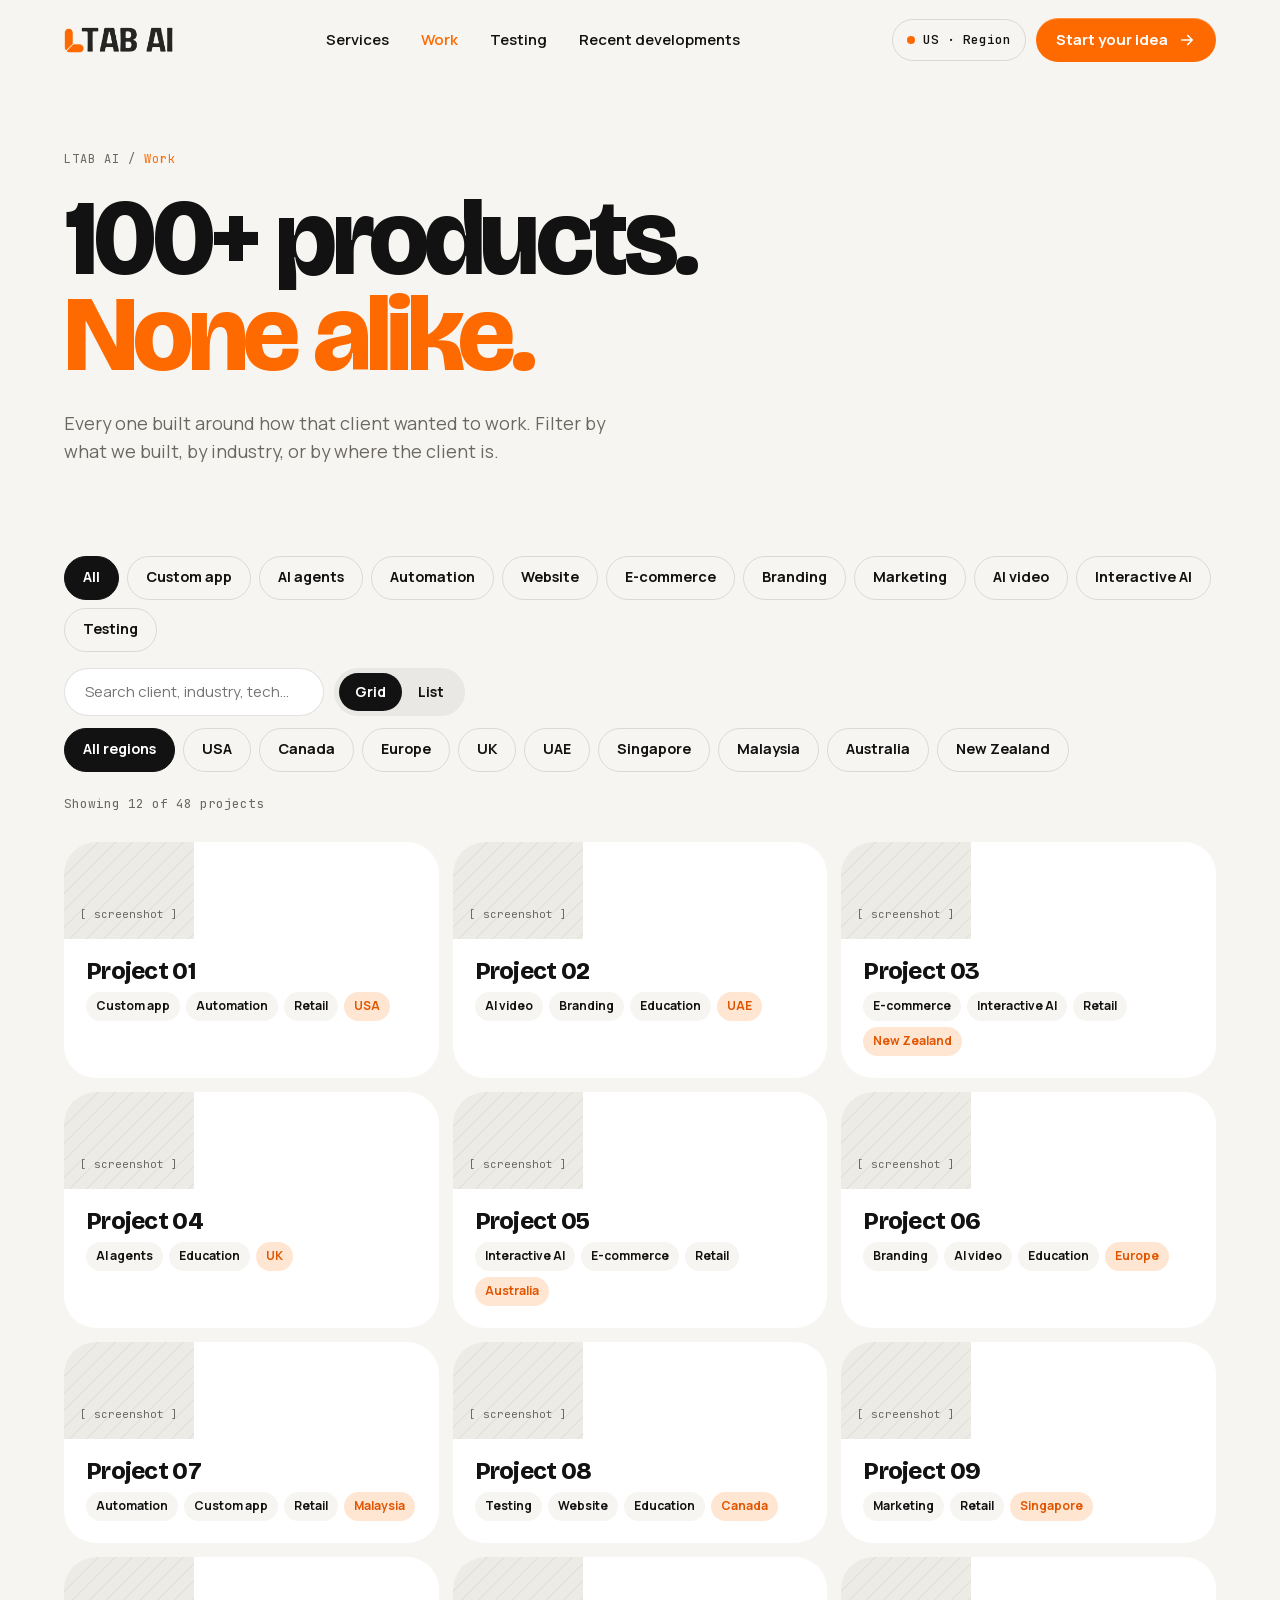
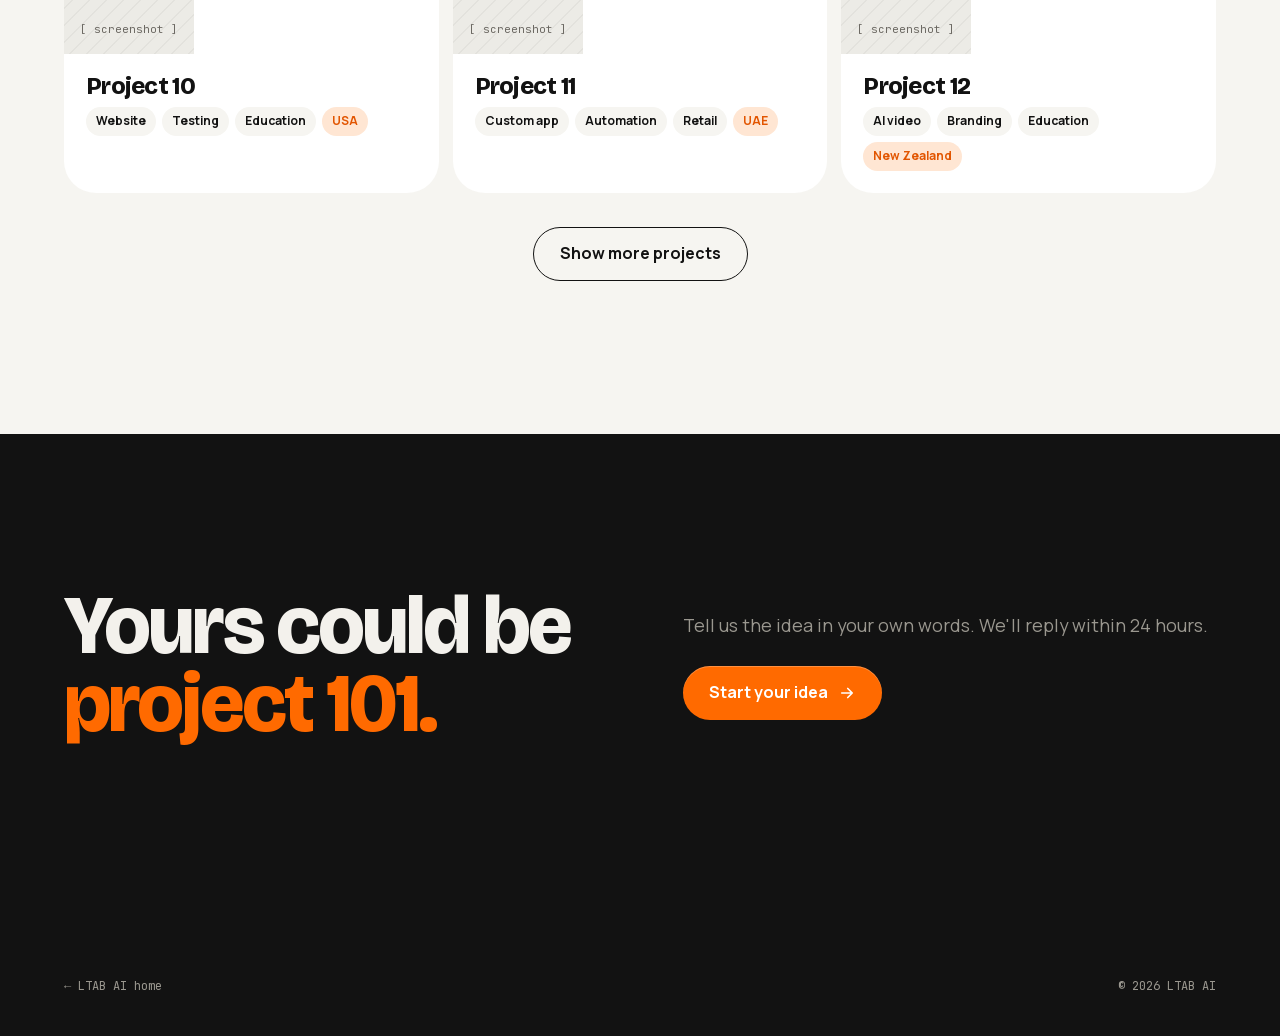
==== ltab-ai/our-work.html @ 69d2fd39 "Initial commit of Portfoliosite with full binary assets" ====
<!doctype html>
<html lang="en">
<head>
<meta charset="utf-8">
<meta name="viewport" content="width=device-width,initial-scale=1,viewport-fit=cover">
<title>Our Work · LTAB AI</title>
<meta name="description" content="A filterable archive of 100+ projects LTAB AI has shipped: custom apps, AI agents, e-commerce, automation, branding, AI video and QA work for clients across 8 markets.">
<link rel="icon" type="image/png" href="assets/ltab-logo.png">
<link rel="stylesheet" href="css/fonts.css?v=1">
<link rel="stylesheet" href="css/styles.css?v=1">
<link rel="stylesheet" href="css/pages.css?v=1">
</head>
<body class="sub" data-theme="light">

<header class="hdr">
  <div class="hdr-bar"></div>
  <a href="index.html" class="logo" aria-label="LTAB AI home">
    <img class="l-light" src="assets/ltab-logo-light.png" alt="LTAB AI"><img class="l-dark" src="assets/ltab-logo-dark.png" alt="">
  </a>
  <nav class="nav"><a href="index.html#services">Services</a><a href="our-work.html" style="color:var(--orange)">Work</a><a href="software-testing.html">Testing</a><a href="recent-developments.html">Recent developments</a></nav>
  <div class="hdr-r">
    <div class="region"><button class="region-btn" id="regionBtn"><span class="dot"></span><span id="regionLbl">US</span><span class="lbl">· Region</span></button><div class="region-menu" id="regionMenu"></div></div>
    <a href="index.html#lab" class="btn btn-primary" data-arr>Start your idea</a>
    <button class="burger" aria-label="Menu"><i></i><i></i></button>
  </div>
</header>
<div class="mmenu"><button class="close">×</button>
  <nav><a href="index.html">Home</a><a href="recent-developments.html">Updates</a><a href="software-testing.html">Testing</a><a href="index.html#lab" class="o">Start your idea</a></nav>
  <span class="eyebrow" style="color:#9a978f"><a href="mailto:hello@ltab.ai">hello@ltab.ai</a></span></div>

<main>
<section class="sub-hero" data-screen-label="01 Work hero">
  <div class="wrap">
    <div class="crumb"><a href="index.html">LTAB AI</a><span>/</span><span class="o">Work</span></div>
    <h1 class="display">100+ products.<br><span class="o">None alike.</span></h1>
    <p class="lede">Every one built around how that client wanted to work. Filter by what we built, by industry, or by where the client is.</p>
  </div>
</section>

<section style="padding-top:0" data-screen-label="02 Archive">
  <div class="wrap">
    <div class="work-tools">
      <div class="filters" id="fSvc"></div>
      <div style="display:flex;gap:10px;flex-wrap:wrap;align-items:center">
        <input class="search" id="q" placeholder="Search client, industry, tech…">
        <div class="view-tg" id="view"><button class="on" data-v="grid">Grid</button><button data-v="list">List</button></div>
      </div>
    </div>
    <div class="filters" id="fReg" style="margin-top:12px"></div>
    <div class="wcount" id="count"></div>
    <div class="wgrid" id="grid"></div>
    <div class="load-more"><button class="btn btn-ghost" id="more">Show more projects</button></div>
  </div>
</section>

<section class="dark" data-screen-label="03 CTA">
  <div class="wrap two">
    <h2 class="h2">Yours could be<br><span class="o">project 101.</span></h2>
    <div><p class="lede">Tell us the idea in your own words. We'll reply within 24 hours.</p><a href="index.html#lab" class="btn btn-primary" style="margin-top:26px" data-arr>Start your idea</a></div>
  </div>
</section>
</main>

<footer data-theme="dark">
  <div class="ft-bot" style="margin-top:0"><a href="index.html">← LTAB AI home</a><span>© 2026 LTAB AI</span></div>
</footer>

<div class="reader" id="reader"><div class="reader-panel" id="readerPanel"></div></div><script src="js/common.js"></script>
<script src="js/work.js"></script>
</body>
</html>
---- ltab-ai/css/fonts.css ----
/* LTAB AI — self-hosted fonts, latin subset, variable builds (brotli-compressed woff2).
   Bricolage Grotesque keeps its optical-size axis; weights declared as ranges. */
@font-face{font-family:'Bricolage Grotesque';font-style:normal;font-weight:600 800;font-stretch:100%;font-display:swap;src:url('../fonts/BricolageGrotesque-variable.woff2') format('woff2');}
@font-face{font-family:'Manrope';font-style:normal;font-weight:400 700;font-display:swap;src:url('../fonts/Manrope-variable.woff2') format('woff2');}
@font-face{font-family:'JetBrains Mono';font-style:normal;font-weight:400 500;font-display:swap;src:url('../fonts/JetBrainsMono-variable.woff2') format('woff2');}
---- ltab-ai/css/styles.css ----
/* LTAB AI — brand system derived from the logo */
:root{
  --orange:#FF6A00;
  --orange-deep:#E25500;
  --orange-soft:#FFE6D3;
  --ink:#121212;
  --ink-2:#1d1d1d;
  --paper:#F6F5F1;
  --white:#ffffff;
  --muted:#6b6862;
  --muted-d:#9a978f;
  --line:rgba(18,18,18,.12);
  --line-d:rgba(255,255,255,.14);
  --f-display:'Bricolage Grotesque', system-ui, sans-serif;
  --f-body:'Manrope', system-ui, sans-serif;
  --f-mono:'JetBrains Mono', ui-monospace, monospace;
  --pad:clamp(20px,5vw,72px);
  --r-sm:12px; --r:20px; --r-lg:32px; --pill:999px;
  --ease:cubic-bezier(.2,.8,.2,1);
}
*{box-sizing:border-box;margin:0;padding:0}
html{-webkit-text-size-adjust:100%}
body{
  font-family:var(--f-body);font-size:17px;line-height:1.55;color:var(--ink);
  background:var(--paper);transition:background .7s var(--ease),color .7s var(--ease);
  overflow-x:hidden;-webkit-font-smoothing:antialiased;
}
body[data-theme="dark"]{background:var(--ink);color:#f3f1ec}
a{color:inherit;text-decoration:none}
button{font:inherit;color:inherit;background:none;border:0;cursor:pointer}
img{display:block;max-width:100%}
::selection{background:var(--orange);color:#fff}

/* 3D canvas */
#gl{position:fixed;inset:0;width:100vw;height:100vh;z-index:0;pointer-events:none}
main,footer{position:relative;z-index:1}

/* ---------- type ---------- */
.eyebrow{font-family:var(--f-mono);font-size:12px;letter-spacing:.12em;text-transform:uppercase;color:var(--muted);display:flex;align-items:center;gap:10px}
body[data-theme="dark"] .eyebrow{color:var(--muted-d)}
.eyebrow .cap{width:22px;height:8px;border-radius:var(--pill);background:var(--orange);display:inline-block}
.display{font-family:var(--f-display);font-weight:800;letter-spacing:-.045em;line-height:.9;text-wrap:balance}
.h2{font-family:var(--f-display);font-weight:800;letter-spacing:-.035em;line-height:.95;font-size:clamp(40px,6.4vw,96px);text-wrap:balance}
.h3{font-family:var(--f-display);font-weight:700;letter-spacing:-.02em;line-height:1.05;font-size:clamp(22px,2.2vw,30px)}
.lede{font-size:clamp(17px,1.4vw,20px);color:var(--muted);max-width:52ch;text-wrap:pretty}
body[data-theme="dark"] .lede{color:var(--muted-d)}
.o{color:var(--orange)}

/* ---------- buttons ---------- */
.btn{display:inline-flex;align-items:center;gap:10px;height:54px;padding:0 26px;border-radius:var(--pill);
  font-weight:700;font-size:16px;transition:all .2s var(--ease);white-space:nowrap}
.btn-primary{background:var(--orange);color:#fff;box-shadow:inset 0 1px 0 rgba(255,255,255,.25)}
.btn-primary:hover{background:var(--orange-deep)}
.btn-ghost{border:1.5px solid currentColor}
.btn-ghost:hover{background:var(--ink);color:var(--paper);border-color:var(--ink)}
body[data-theme="dark"] .btn-ghost:hover{background:#fff;color:var(--ink);border-color:#fff}
.btn .arr{width:18px;height:18px;transition:transform .2s var(--ease)}
.btn:hover .arr{transform:translateX(3px)}

/* ---------- header ---------- */
.hdr{position:fixed;top:0;left:0;right:0;z-index:50;display:flex;align-items:center;justify-content:space-between;
  padding:18px var(--pad);transition:transform .4s var(--ease)}
.hdr.hide{transform:translateY(-110%)}
.hdr-bar{position:absolute;inset:0;background:var(--paper);opacity:0;transition:opacity .3s, background .7s;border-bottom:1px solid var(--line);z-index:-1}
body[data-theme="dark"] .hdr-bar{background:var(--ink);border-color:var(--line-d)}
.hdr.solid .hdr-bar{opacity:.94}
.logo{height:26px;position:relative;width:110px}
.logo img{position:absolute;inset:0;height:26px;width:auto;transition:opacity .4s}
.logo .l-dark{opacity:0}
body[data-theme="dark"] .logo .l-light{opacity:0}
body[data-theme="dark"] .logo .l-dark{opacity:1}
.nav{display:flex;gap:4px;align-items:center}
.nav a{padding:9px 14px;border-radius:var(--pill);font-weight:600;font-size:15px;transition:background .2s}
.nav a:hover{background:rgba(18,18,18,.07)}
body[data-theme="dark"] .nav a:hover{background:rgba(255,255,255,.1)}
.hdr-r{display:flex;align-items:center;gap:10px}
.region{position:relative}
.region-btn{display:flex;align-items:center;gap:8px;height:42px;padding:0 14px;border-radius:var(--pill);border:1.5px solid var(--line);font-family:var(--f-mono);font-size:13px;font-weight:500}
body[data-theme="dark"] .region-btn{border-color:var(--line-d)}
.region-btn .dot{width:8px;height:8px;border-radius:50%;background:var(--orange)}
.region-menu{position:absolute;right:0;top:50px;background:#fff;color:var(--ink);border-radius:var(--r);padding:8px;min-width:240px;
  box-shadow:0 20px 60px rgba(0,0,0,.18);display:none}
.region-menu.open{display:block}
.region-menu button{display:flex;justify-content:space-between;width:100%;padding:11px 14px;border-radius:12px;font-weight:600;font-size:15px;text-align:left}
.region-menu button span{font-family:var(--f-mono);font-size:12px;color:var(--muted)}
.region-menu button:hover,.region-menu button.on{background:var(--orange-soft)}
.hdr .btn{height:44px;padding:0 20px;font-size:15px}
.burger{display:none;width:44px;height:44px;border-radius:50%;background:var(--ink);position:relative}
body[data-theme="dark"] .burger{background:#fff}
.burger i{position:absolute;left:13px;right:13px;height:2px;background:#fff;border-radius:2px;transition:.3s}
body[data-theme="dark"] .burger i{background:var(--ink)}
.burger i:nth-child(1){top:17px}.burger i:nth-child(2){top:25px}

/* mobile menu */
.mmenu{position:fixed;inset:0;z-index:60;background:var(--ink);color:#fff;display:flex;flex-direction:column;justify-content:space-between;
  padding:90px var(--pad) 32px;clip-path:circle(0% at calc(100% - 40px) 40px);transition:clip-path .6s var(--ease)}
.mmenu.open{clip-path:circle(150% at calc(100% - 40px) 40px)}
.mmenu nav a{display:block;font-family:var(--f-display);font-weight:800;font-size:clamp(44px,12vw,80px);letter-spacing:-.04em;line-height:1.05}
.mmenu nav a:hover{color:var(--orange)}
.mmenu .close{position:absolute;top:18px;right:var(--pad);width:44px;height:44px;border-radius:50%;background:#fff;color:var(--ink);font-size:22px;font-weight:700}

/* ---------- sections ---------- */
section{position:relative;padding:clamp(90px,12vw,170px) var(--pad)}
.wrap{max-width:1360px;margin:0 auto;position:relative}

/* hero */
.hero{min-height:100svh;display:flex;align-items:center;padding-top:120px;padding-bottom:60px}
.hero .wrap{width:100%}
.hero-text{max-width:720px;position:relative;z-index:2;pointer-events:none}
.hero-text a,.hero-text button{pointer-events:auto}
.hero h1{font-size:clamp(68px,11.5vw,184px);margin:22px 0 28px}
.hero .lede{color:#4d4a45}
.hero-ctas{display:flex;gap:12px;flex-wrap:wrap;margin-top:36px}
.hero-drag{position:absolute;right:0;top:0;bottom:0;width:52%;z-index:1;cursor:grab;touch-action:pan-y}
.hero-drag:active{cursor:grabbing}
.hero-hint{position:absolute;right:var(--pad);bottom:36px;z-index:2;font-family:var(--f-mono);font-size:12px;letter-spacing:.08em;text-transform:uppercase;color:var(--muted);
  display:flex;align-items:center;gap:12px;pointer-events:none}
.hero-hint .pill{width:46px;height:24px;border-radius:var(--pill);border:1.5px solid currentColor;position:relative}
.hero-hint .pill:after{content:"";position:absolute;width:8px;height:8px;border-radius:50%;background:var(--orange);top:6.5px;left:6px;animation:hint 2.4s var(--ease) infinite}
@keyframes hint{0%,100%{left:6px}50%{left:28px}}
.hero-region{display:inline-flex;align-items:center;gap:8px;font-family:var(--f-mono);font-size:13px;color:var(--muted);margin-top:28px}
.hero-region b{color:var(--ink);font-weight:600}

/* manifesto */
.manifesto{min-height:140vh}
.manifesto .sticky{position:sticky;top:18vh}
.manifesto p{font-family:var(--f-display);font-weight:800;letter-spacing:-.04em;line-height:.98;font-size:clamp(42px,7.4vw,124px);max-width:13ch}
.manifesto .w{opacity:.12;transition:opacity .25s}
.manifesto .w.on{opacity:1}
.manifesto .w.o.on{color:var(--orange)}

/* freedoms */
.freedoms{height:440vh;padding:0}
.freedoms .sticky{position:sticky;top:0;height:100vh;display:flex;align-items:center;padding:0 var(--pad);overflow:hidden}
.fr-grid{max-width:1360px;margin:0 auto;width:100%;display:grid;grid-template-columns:1fr 1fr;gap:40px;align-items:center}
.fr-num{font-family:var(--f-display);font-weight:800;font-size:clamp(100px,13vw,210px);line-height:.8;letter-spacing:-.06em;color:var(--orange);
  height:.82em;overflow:hidden;position:relative}
.fr-num span{display:block;transition:transform .7s var(--ease)}
.fr-text{position:relative;min-height:280px;margin-top:16px}
.fr-item{position:absolute;inset:0;opacity:0;transform:translateY(24px);transition:all .6s var(--ease);pointer-events:none}
.fr-item.on{opacity:1;transform:none}
.fr-item .tag{font-family:var(--f-mono);font-size:13px;letter-spacing:.12em;text-transform:uppercase;color:var(--muted-d)}
.fr-item h3{font-family:var(--f-display);font-weight:800;letter-spacing:-.035em;line-height:.95;font-size:clamp(32px,3.8vw,62px);margin:10px 0 14px}
.fr-item p{color:var(--muted-d);font-size:clamp(15px,1.2vw,18px);max-width:44ch;line-height:1.4}
.fr-steps{position:absolute;left:var(--pad);right:var(--pad);bottom:36px;display:flex;gap:8px;max-width:1360px;margin:0 auto}
.fr-steps button{flex:1;text-align:left;padding-top:14px;border-top:2px solid var(--line-d);font-family:var(--f-mono);font-size:12px;letter-spacing:.08em;text-transform:uppercase;color:var(--muted-d);transition:all .3s}
.fr-steps button.on{border-color:var(--orange);color:#fff}

/* services */
.svc-head{display:flex;justify-content:space-between;align-items:end;gap:40px;flex-wrap:wrap;margin-bottom:56px}
.tabs{display:inline-flex;padding:6px;border-radius:var(--pill);background:rgba(18,18,18,.06);gap:4px}
.tabs button{height:48px;padding:0 24px;border-radius:var(--pill);font-weight:700;font-size:16px;transition:all .25s var(--ease)}
.tabs button.on{background:var(--ink);color:#fff}
.tabs button .n{font-family:var(--f-mono);font-size:11px;opacity:.55;margin-left:6px}
.svc-pillar-line{font-family:var(--f-display);font-weight:700;font-size:clamp(22px,2vw,28px);letter-spacing:-.02em;margin-bottom:28px;max-width:30ch}
.svc-grid{display:grid;grid-template-columns:repeat(auto-fill,minmax(300px,1fr));gap:14px}
.svc{position:relative;background:var(--white);border-radius:var(--r-lg);padding:30px 28px 28px;min-height:260px;display:flex;flex-direction:column;justify-content:space-between;
  overflow:hidden;transition:transform .35s var(--ease), background .35s, color .35s;animation:rise .6s var(--ease) both}
.svc:hover{background:var(--orange);color:#fff;transform:translateY(-4px)}
.svc .idx{font-family:var(--f-mono);font-size:12px;color:var(--muted);transition:color .3s}
.svc:hover .idx,.svc:hover p{color:rgba(255,255,255,.85)}
.svc h3{font-family:var(--f-display);font-weight:800;font-size:clamp(26px,2.3vw,34px);letter-spacing:-.03em;line-height:1;margin:18px 0 0}
.svc p{color:var(--muted);font-size:16px;margin-top:16px;transition:color .3s}
.svc .go{position:absolute;right:24px;top:24px;width:40px;height:40px;border-radius:50%;border:1.5px solid var(--line);display:grid;place-items:center;transition:all .3s}
.svc:hover .go{background:#fff;color:var(--orange);border-color:#fff;transform:rotate(-45deg)}
#services{padding-bottom:clamp(40px,5vw,60px)}
.svc.wide{grid-column:1/-1;min-height:200px;background:var(--ink);color:#fff;margin-top:60px}
.svc.wide p{color:var(--muted-d);max-width:60ch}
.svc.wide:hover{background:var(--orange)}
@keyframes rise{from{opacity:0;transform:translateY(20px)}}

/* path */
#path{height:250vh;padding:0}
#path .sticky{position:sticky;top:0;height:100vh;display:flex;align-items:center;padding:0 var(--pad);overflow:hidden}
#path .wrap{width:100%;max-width:1360px;margin:0 auto}
.paths-sec{padding-top:clamp(30px,4vw,50px)}
.path-track{margin-top:72px;position:relative;display:grid;grid-template-columns:repeat(5,1fr);gap:14px}
.path-line{position:absolute;left:0;right:0;top:27px;height:4px;border-radius:4px;background:var(--line)}
.path-line i{position:absolute;left:0;top:0;bottom:0;border-radius:4px;background:var(--orange);width:0}
.step{position:relative;padding-top:80px}
.step .knob{position:absolute;top:8px;left:0;width:42px;height:42px;border-radius:50%;background:var(--paper);border:4px solid var(--line);transition:all .4s var(--ease)}
.step.on .knob{background:var(--orange);border-color:var(--orange);transform:scale(1.1)}
.step .k{font-family:var(--f-mono);font-size:12px;color:var(--muted);letter-spacing:.08em}
.step h4{font-family:var(--f-display);font-weight:800;font-size:clamp(28px,2.6vw,40px);letter-spacing:-.03em;margin:6px 0 10px;transition:color .3s var(--ease)}
.step.on h4{color:var(--orange)}
.step p{color:var(--muted);font-size:15.5px;max-width:28ch}

/* two paths */
.paths{display:grid;grid-template-columns:1.1fr 1fr;gap:60px;align-items:start}
.switch{display:flex;background:rgba(18,18,18,.06);border-radius:var(--pill);padding:6px;position:relative;margin:36px 0 0;max-width:520px}
.switch button{flex:1;height:56px;border-radius:var(--pill);font-weight:700;font-size:16px;position:relative;z-index:1;transition:color .3s}
.switch button.on{color:#fff}
.switch .thumb{position:absolute;top:6px;bottom:6px;left:6px;width:calc(50% - 6px);border-radius:var(--pill);background:var(--orange);transition:transform .45s var(--ease)}
.switch[data-v="1"] .thumb{transform:translateX(100%)}
.path-card{background:var(--white);border-radius:var(--r-lg);padding:clamp(28px,3vw,44px)}
.path-card h3{font-family:var(--f-display);font-weight:800;font-size:clamp(30px,3vw,44px);letter-spacing:-.03em;line-height:1}
.path-card ol{list-style:none;margin:28px 0 32px;display:grid;gap:4px}
.path-card li{display:grid;grid-template-columns:44px 1fr;gap:12px;align-items:start;padding:16px 0;border-top:1px solid var(--line);font-size:17px}
.path-card li b{font-family:var(--f-mono);font-size:12px;color:var(--orange);padding-top:5px}
.fade-swap{animation:rise .5s var(--ease)}

/* work */
.work-grid{display:grid;grid-template-columns:repeat(12,1fr);gap:14px;margin-top:56px}
.ph{border-radius:var(--r-lg);position:relative;overflow:hidden;min-height:320px;
  background:repeating-linear-gradient(135deg,rgba(18,18,18,.045) 0 1px,transparent 1px 12px),#ecebe6;
  display:flex;flex-direction:column;justify-content:space-between;padding:24px;transition:transform .5s var(--ease)}
.ph:hover{transform:translateY(-4px)}
.ph .lbl{font-family:var(--f-mono);font-size:12px;color:var(--muted);letter-spacing:.04em}
.ph .t{font-family:var(--f-display);font-weight:800;font-size:clamp(24px,2.2vw,32px);letter-spacing:-.03em;line-height:1}
.ph .tags{display:flex;gap:6px;flex-wrap:wrap;margin-top:10px}
.ph .tags span{font-size:12px;font-weight:700;padding:5px 10px;border-radius:var(--pill);background:#fff}
.reel{grid-column:1/-1;min-height:clamp(260px,42vw,560px);background:repeating-linear-gradient(135deg,rgba(255,255,255,.05) 0 1px,transparent 1px 12px),#1a1a1a;color:#fff}
.reel .lbl{color:var(--muted-d)}
.reel .play{position:absolute;left:50%;top:50%;width:96px;height:96px;margin:-48px 0 0 -48px;border-radius:50%;background:var(--orange);display:grid;place-items:center;transition:transform .3s var(--ease)}
.reel:hover .play{transform:scale(1.08)}
.reel .play:after{content:"";border-left:22px solid #fff;border-top:14px solid transparent;border-bottom:14px solid transparent;margin-left:6px}

/* QA */
.qa{display:grid;grid-template-columns:1fr 1.05fr;gap:60px;align-items:center}
.qa-chips{display:flex;flex-wrap:wrap;gap:8px;margin:30px 0 36px}
.qa-chips span{padding:9px 16px;border-radius:var(--pill);border:1.5px solid var(--line-d);font-size:14px;font-weight:600}
.bugbox{background:#1b1b1b;border:1px solid var(--line-d);border-radius:var(--r-lg);overflow:hidden;position:relative;user-select:none}
.bugbox .bar{display:flex;align-items:center;gap:8px;padding:14px 18px;border-bottom:1px solid var(--line-d)}
.bugbox .bar i{width:10px;height:10px;border-radius:50%;background:#333}
.bugbox .bar .url{margin-left:12px;font-family:var(--f-mono);font-size:12px;color:var(--muted-d)}
.bugbox .bar .count{margin-left:auto;font-family:var(--f-mono);font-size:12px;color:var(--orange)}
.mock{position:relative;padding:28px;height:380px}
.mock .r{background:#262626;border-radius:10px;position:absolute}
.bug{position:absolute;width:30px;height:30px;margin:-15px 0 0 -15px;border-radius:50%;cursor:crosshair;display:grid;place-items:center}
.bug:before{content:"";width:12px;height:12px;border-radius:50%;background:var(--orange);box-shadow:0 0 0 0 rgba(255,106,0,.6);animation:ping 1.8s infinite}
.bug.found:before{animation:none;background:#fff;width:22px;height:22px;box-shadow:none}
.bug.found:after{content:"";position:absolute;width:9px;height:5px;border-left:2.5px solid var(--ink);border-bottom:2.5px solid var(--ink);transform:rotate(-45deg) translate(1px,-1px)}
@keyframes ping{0%{box-shadow:0 0 0 0 rgba(255,106,0,.55)}80%,100%{box-shadow:0 0 0 14px rgba(255,106,0,0)}}
.bug-done{position:absolute;inset:0;background:rgba(18,18,18,.92);display:flex;flex-direction:column;align-items:center;justify-content:center;text-align:center;gap:18px;padding:30px;
  opacity:0;pointer-events:none;transition:opacity .4s}
.bug-done.on{opacity:1;pointer-events:auto}
.bug-done h4{font-family:var(--f-display);font-weight:800;font-size:clamp(28px,3vw,40px);letter-spacing:-.03em;line-height:1}

/* proof + markets */
.proof{display:grid;grid-template-columns:repeat(3,1fr);gap:14px;margin-top:56px}
.stat{border-top:2px solid var(--ink);padding-top:22px}
.stat .v{font-family:var(--f-display);font-weight:800;font-size:clamp(72px,10vw,150px);letter-spacing:-.06em;line-height:.85}
.stat .v sup{color:var(--orange);font-size:.5em;vertical-align:.6em}
.stat .l{color:var(--muted);margin-top:14px;font-weight:600}
.markets{display:grid;grid-template-columns:repeat(4,1fr);gap:12px;margin-top:80px}
.mk{background:var(--white);border-radius:var(--r);padding:22px;text-align:left;border:2px solid transparent;transition:all .25s var(--ease);display:flex;flex-direction:column;gap:22px;min-height:150px}
.mk:hover{transform:translateY(-3px)}
.mk.on{border-color:var(--orange)}
.mk .top{display:flex;justify-content:space-between;align-items:center}
.mk .code{font-family:var(--f-mono);font-size:12px;padding:4px 9px;border-radius:var(--pill);background:var(--paper)}
.mk.on .code{background:var(--orange);color:#fff}
.mk .name{font-family:var(--f-display);font-weight:800;font-size:24px;letter-spacing:-.02em;line-height:1}
.mk .time{font-family:var(--f-mono);font-size:13px;color:var(--muted)}
.mk.hub{background:var(--ink);color:#fff;grid-column:span 4;flex-direction:row;align-items:center;justify-content:space-between;min-height:auto}
.mk.hub .time{color:var(--muted-d)}

/* lab / form */
.lab{min-height:100vh}
.lab-grid{display:grid;grid-template-columns:.9fr 1.1fr;gap:60px;align-items:start}
.lab-card{background:#1b1b1b;border:1px solid var(--line-d);border-radius:var(--r-lg);padding:clamp(24px,3vw,44px);position:relative;min-height:520px;display:flex;flex-direction:column}
.lab-prog{display:flex;gap:6px;margin-bottom:34px}
.lab-prog i{flex:1;height:6px;border-radius:6px;background:#2d2d2d;transition:background .4s}
.lab-prog i.on{background:var(--orange)}
.lab-step{display:none;flex:1;flex-direction:column}
.lab-step.on{display:flex;animation:rise .45s var(--ease)}
.lab-step .q{font-family:var(--f-display);font-weight:800;font-size:clamp(30px,3vw,44px);letter-spacing:-.03em;line-height:1;margin-bottom:8px}
.lab-step .hint{color:var(--muted-d);font-size:15px;margin-bottom:26px}
.lab textarea,.lab input{width:100%;background:#111;border:1.5px solid #333;border-radius:var(--r);color:#fff;font:inherit;font-size:18px;padding:18px 20px;outline:none;transition:border .2s,box-shadow .2s;resize:none}
.lab textarea{min-height:170px}
.lab textarea:focus,.lab input:focus{border-color:var(--orange);box-shadow:0 0 0 4px rgba(255,106,0,.18)}
.lab input + input{margin-top:10px}
.chips{display:flex;flex-wrap:wrap;gap:8px}
.chip{height:46px;padding:0 18px;border-radius:var(--pill);border:1.5px solid #3a3a3a;font-weight:600;font-size:15px;transition:all .2s var(--ease)}
.chip:hover{border-color:#777}
.chip.on{background:var(--orange);border-color:var(--orange);color:#fff}
.lab-sub{font-family:var(--f-mono);font-size:12px;letter-spacing:.08em;text-transform:uppercase;color:var(--muted-d);margin:24px 0 12px}
.lab-nav{display:flex;justify-content:space-between;align-items:center;margin-top:auto;padding-top:30px}
.lab-nav .back{font-weight:700;color:var(--muted-d);padding:10px 0}
.lab-nav .back:hover{color:#fff}
.lab-nav .back[hidden]{visibility:hidden;display:block}
.lab-done{text-align:center;align-items:center;justify-content:center;gap:16px}
.lab-done .big{width:88px;height:88px;border-radius:50%;background:var(--orange);display:grid;place-items:center;margin:0 auto 10px}
.lab-err{color:var(--orange);font-size:14px;margin-top:10px;min-height:20px}
.summary{display:grid;gap:8px;margin-top:6px}
.summary div{display:flex;justify-content:space-between;gap:20px;padding:12px 0;border-top:1px solid #2a2a2a;font-size:15px}
.summary span{color:var(--muted-d)}

/* phone with country code */
.phone{display:flex;gap:8px;margin-top:10px;position:relative}
.ph-code{position:relative;flex:0 0 128px}
.ph-code-in{padding-right:44px!important;font-family:var(--f-mono)!important;font-size:17px!important}
.ph-iso{position:absolute;right:14px;top:50%;transform:translateY(-50%);font-family:var(--f-mono);font-size:11px;padding:3px 7px;border-radius:var(--pill);background:#2a2a2a;color:#bbb;pointer-events:none}
.phone .ph-num{flex:1;margin-top:0!important}
.ph-list{position:absolute;left:0;top:calc(100% + 6px);width:300px;max-height:260px;overflow:auto;background:#fff;color:var(--ink);border-radius:16px;padding:6px;box-shadow:0 20px 60px rgba(0,0,0,.35);z-index:20;display:none}
.phone.open .ph-list{display:block}
.ph-list button{display:grid;grid-template-columns:58px 1fr auto;gap:8px;width:100%;text-align:left;padding:10px 12px;border-radius:10px;font-size:14.5px}
.ph-list button b{font-family:var(--f-mono);font-weight:500}
.ph-list button i{font-style:normal;font-family:var(--f-mono);font-size:11px;color:var(--muted)}
.ph-list button.hi,.ph-list button:hover{background:var(--orange-soft)}
.ph-empty{padding:12px;font-size:14px;color:var(--muted)}
.phone-light .ph-iso{background:var(--paper);color:var(--muted)}

/* recent developments */
.dev-head{display:flex;justify-content:space-between;align-items:end;gap:30px;flex-wrap:wrap;margin-bottom:48px}
.dev-rail{display:grid;grid-template-columns:1.3fr 1fr 1fr;gap:14px}
.dev{position:relative;border-radius:var(--r-lg);background:var(--white);padding:26px;display:flex;flex-direction:column;gap:18px;min-height:380px;overflow:hidden;transition:transform .35s var(--ease)}
.dev:hover{transform:translateY(-4px)}
.dev .meta{display:flex;justify-content:space-between;font-family:var(--f-mono);font-size:12px;color:var(--muted)}
.dev .kind{padding:4px 10px;border-radius:var(--pill);background:var(--paper);color:var(--ink)}
.dev h3{font-family:var(--f-display);font-weight:800;font-size:clamp(24px,2.1vw,32px);letter-spacing:-.03em;line-height:1.02}
.dev p{color:var(--muted);font-size:15.5px}
.dev .viz{flex:1;min-height:120px;border-radius:var(--r);background:repeating-linear-gradient(135deg,rgba(18,18,18,.045) 0 1px,transparent 1px 12px),#efeee9;position:relative;overflow:hidden;
  display:flex;align-items:flex-end;padding:14px;font-family:var(--f-mono);font-size:11px;color:var(--muted)}
.dev.feat{background:var(--ink);color:#fff}
.dev.feat p{color:var(--muted-d)}
.dev.feat .kind{background:var(--orange);color:#fff}
.dev.feat .meta{color:var(--muted-d)}
.dev.feat .viz{background:repeating-linear-gradient(135deg,rgba(255,255,255,.05) 0 1px,transparent 1px 12px),#1d1d1d;color:var(--muted-d)}
.dev .read{font-weight:700;display:inline-flex;gap:8px;align-items:center}
.dev .read .arr{width:16px;height:16px}

/* more-work strip */
.more-work{grid-column:1/-1;display:flex;justify-content:space-between;align-items:center;gap:20px;flex-wrap:wrap;background:var(--orange);color:#fff;border-radius:var(--r-lg);padding:26px 30px}
.more-work .t{font-family:var(--f-display);font-weight:800;font-size:clamp(24px,2.4vw,34px);letter-spacing:-.03em;line-height:1}
.more-work .btn{background:#fff;color:var(--ink)}
.more-work .btn:hover{background:var(--ink);color:#fff}
.more-work .chips-s{display:flex;gap:6px;flex-wrap:wrap;margin-top:10px}
.more-work .chips-s span{font-size:12px;font-weight:700;padding:5px 10px;border-radius:var(--pill);background:rgba(255,255,255,.2)}

@media (max-width:1080px){ .dev-rail{grid-template-columns:1fr 1fr} .dev.feat{grid-column:1/-1} }
@media (max-width:760px){
  .dev-rail{display:flex;overflow-x:auto;scroll-snap-type:x mandatory;margin:0 calc(var(--pad)*-1);padding:0 var(--pad) 8px;gap:12px}
  .dev{flex:0 0 84%;scroll-snap-align:start;min-height:360px}
  .ph-code{flex-basis:112px}
  .ph-list{width:min(300px,80vw)}
}

/* footer */
footer{padding:80px var(--pad) 40px;background:var(--ink);color:#fff}
.ft-big{font-family:var(--f-display);font-weight:800;font-size:clamp(64px,13vw,220px);letter-spacing:-.06em;line-height:.85}
.ft-cols{display:grid;grid-template-columns:2fr 1fr 1fr 1fr;gap:40px;margin-top:80px;padding-top:40px;border-top:1px solid var(--line-d)}
.ft-cols h5{font-family:var(--f-mono);font-size:12px;letter-spacing:.1em;text-transform:uppercase;color:var(--muted-d);font-weight:500;margin-bottom:16px}
.ft-cols a{display:block;padding:4px 0;font-weight:600;color:#ddd}
.ft-cols a:hover{color:var(--orange)}
.ft-bot{display:flex;justify-content:space-between;margin-top:60px;font-family:var(--f-mono);font-size:12px;color:var(--muted-d);flex-wrap:wrap;gap:12px}

/* reveal — content is VISIBLE BY DEFAULT. The fade is an opt-in enhancement that
   common.js switches on only when the animation clock is actually running
   (`data-motion="on"`). A frozen or paused clock (some embedded previews and
   headless renderers) therefore can never leave the page looking blank. */
.rv{opacity:1;transform:none}
body[data-motion="on"] .rv{opacity:0;transform:translateY(30px)}
body[data-motion="on"].rv-anim .rv{transition:opacity .9s var(--ease),transform .9s var(--ease)}
body[data-motion="on"] .rv.in{opacity:1;transform:none}
/* stalled clock: kill the motion layer so nothing can rest on an animation's
   first frame (used by .svc, .fade, .post and friends) */
body[data-motion="off"] *,body[data-motion="off"] *::before,body[data-motion="off"] *::after{animation:none!important}
body[data-motion="off"] *{transition:none!important}
body[data-motion="off"] .fade,body[data-motion="off"] .rv{opacity:1!important;transform:none!important}

/* ---------- responsive ---------- */
@media (max-width:1080px){
  .nav{display:none}
  .burger{display:block}
  .hdr .btn{display:none}
  .fr-grid{grid-template-columns:1fr}
  .fr-left{display:none}
  .qa,.paths,.lab-grid{grid-template-columns:1fr;gap:40px}
  .markets{grid-template-columns:repeat(2,1fr)}
  .mk.hub{grid-column:span 2}
  .ft-cols{grid-template-columns:1fr 1fr}
}
@media (max-width:760px){
  body{font-size:16px}
  .hero{align-items:flex-end;padding-bottom:40px}
  .hero-drag{left:0;width:auto;bottom:auto;height:52%;top:70px}
  .hero-text{padding-top:30vh}
  .hero h1{margin:14px 0 14px;font-size:clamp(56px,17vw,84px)}
  .hero .lede{font-size:16px}
  .hero-ctas{margin-top:24px}
  .hero-region{display:none}
  .hero-hint{display:none}
  .hero-ctas .btn{flex:1;justify-content:center}
  .freedoms .sticky{align-items:flex-end;padding-bottom:110px}
  .fr-text{min-height:300px}
  .fr-steps{bottom:28px}
  .fr-steps button{font-size:0;padding-top:0;height:4px;border-top-width:4px;border-radius:2px}
  .path-track{grid-template-columns:1fr;gap:0}
  .path-line{left:19px;right:auto;width:4px;top:0;bottom:0;height:auto}
  .path-line i{width:100%!important;height:var(--h,0)}
  .step{padding:0 0 36px 72px}
  .step .knob{top:0}
  .work-grid > *{grid-column:1/-1!important}
  .proof{grid-template-columns:1fr;gap:34px}
  .tabs{display:flex;width:100%}
  .tabs button{flex:1;padding:0 8px}
  .tabs button .n{display:none}
  .mock{height:320px}
  .region-btn .lbl{display:none}
}
@media (prefers-reduced-motion:reduce){
  *{animation:none!important;transition:none!important}
  .rv{opacity:1;transform:none}
}
---- ltab-ai/css/pages.css ----
/* LTAB AI — subpage components (Testing, Developments, Work) */
:root{ --pass:#16A34A; --warn:#F59E0B; --crit:#DC2626; --blocked:#64748B; }
/* subpages: body theme only drives the header; sections keep their own colours */
body.sub{background:var(--paper)!important;color:var(--ink)!important}
body.sub .lede{color:var(--muted)}
body.sub .eyebrow{color:var(--muted)}
body.sub .dark .lede,body.sub .dark .eyebrow{color:var(--muted-d)}
body.sub .btn-ghost:hover{background:var(--ink);color:var(--paper);border-color:var(--ink)}
body.sub .dark .btn-ghost:hover{background:#fff;color:var(--ink);border-color:#fff}
body.sub[data-theme="dark"] .hdr{color:#f3f1ec}
.sub-hero{padding-top:150px;padding-bottom:90px}
.sub-hero h1{font-size:clamp(52px,8.4vw,132px);margin:22px 0 26px}
.crumb{font-family:var(--f-mono);font-size:12px;letter-spacing:.08em;color:var(--muted-d);display:flex;gap:8px;align-items:center}
.crumb a:hover{color:var(--orange)}
body[data-theme="light"] .crumb{color:var(--muted)}
.dark{background:var(--ink);color:#f3f1ec}
.dark .lede,.dark .muted{color:var(--muted-d)}
.dark .eyebrow{color:var(--muted-d)}
.muted{color:var(--muted)}
.sec-head{display:flex;justify-content:space-between;align-items:end;gap:30px;flex-wrap:wrap;margin-bottom:52px}
.sec-head .lede{max-width:46ch}
.two{display:grid;grid-template-columns:1.05fr 1fr;gap:60px;align-items:center}
.card{background:var(--white);border-radius:var(--r-lg);padding:clamp(24px,2.6vw,36px)}
.dark .card{background:#1b1b1b;border:1px solid var(--line-d)}
.sample-tag{display:inline-flex;align-items:center;gap:6px;font-family:var(--f-mono);font-size:11px;letter-spacing:.06em;text-transform:uppercase;padding:4px 10px;border-radius:var(--pill);border:1.5px dashed currentColor;opacity:.75}

/* L-capsule decoration (from logo) */
.lcap{position:absolute;pointer-events:none}
.lcap i{position:absolute;border-radius:var(--pill);background:var(--orange)}
.lcap i:nth-child(1){width:var(--w);height:calc(var(--w)*2.6);left:0;top:0}
.lcap i:nth-child(2){height:var(--w);width:calc(var(--w)*2.4);left:calc(var(--w)*.18);top:calc(var(--w)*1.6);background:var(--orange-deep);transform:translateX(var(--split,0))}

/* release readiness panel */
.rr{background:#1b1b1b;border:1px solid var(--line-d);border-radius:var(--r-lg);overflow:hidden;color:#f3f1ec}
.rr-top{display:flex;justify-content:space-between;align-items:center;padding:18px 22px;border-bottom:1px solid var(--line-d)}
.rr-top b{font-family:var(--f-mono);font-size:12px;letter-spacing:.1em}
.rr-body{padding:24px 22px;display:grid;gap:18px}
.rr-row{display:grid;grid-template-columns:70px 1fr 90px;gap:14px;align-items:center}
.rr-row .n{font-family:var(--f-display);font-weight:800;font-size:44px;letter-spacing:-.04em;line-height:1}
.rr-row .bar{height:10px;border-radius:10px;background:#2a2a2a;overflow:hidden}
.rr-row .bar i{display:block;height:100%;border-radius:10px;width:0;transition:width 1.4s var(--ease)}
.rr-row .l{font-weight:700;font-size:14px;text-align:right}
.rr-alert{display:flex;gap:12px;align-items:center;padding:14px 16px;border-radius:14px;background:rgba(220,38,38,.12);color:#fca5a5;font-weight:600;font-size:15px}
.rr-alert .d{width:10px;height:10px;border-radius:50%;background:var(--crit);flex:none;animation:ping2 1.8s infinite}
@keyframes ping2{0%{box-shadow:0 0 0 0 rgba(220,38,38,.6)}80%,100%{box-shadow:0 0 0 10px rgba(220,38,38,0)}}
.rr-tabs{display:flex;gap:6px;padding:0 22px 22px}
.rr-tabs button{flex:1;height:40px;border-radius:var(--pill);border:1.5px solid #333;font-weight:700;font-size:13px}
.rr-tabs button.on{background:var(--orange);border-color:var(--orange);color:#fff}

/* trust strip */
.trust{display:flex;gap:10px;flex-wrap:wrap;margin-top:34px}
.trust span{padding:9px 16px;border-radius:var(--pill);border:1.5px solid var(--line-d);font-size:14px;font-weight:600}

/* personas */
.personas{display:grid;grid-template-columns:repeat(4,1fr);gap:12px}
.pers{background:var(--white);border-radius:var(--r);padding:22px;text-align:left;min-height:230px;display:flex;flex-direction:column;justify-content:space-between;gap:16px;
  border:2px solid transparent;transition:all .3s var(--ease)}
.pers .who{font-family:var(--f-mono);font-size:12px;color:var(--muted);letter-spacing:.06em;text-transform:uppercase}
.pers h4{font-family:var(--f-display);font-weight:800;font-size:26px;letter-spacing:-.03em;line-height:1}
.pers p{font-size:15px;color:var(--muted);max-height:0;opacity:0;overflow:hidden;transition:all .4s var(--ease)}
.pers .tap{font-family:var(--f-mono);font-size:11px;color:var(--orange)}
.pers.on{border-color:var(--orange)}
.pers.on p{max-height:140px;opacity:1}
.pers.on .tap{display:none}

/* checks grid */
.checks{display:grid;grid-template-columns:repeat(3,1fr);gap:14px}
.chk{background:var(--white);border-radius:var(--r-lg);padding:28px;display:flex;flex-direction:column;gap:14px;min-height:280px;transition:transform .3s var(--ease)}
.chk:hover{transform:translateY(-4px)}
.chk .n{font-family:var(--f-mono);font-size:12px;color:var(--orange)}
.chk h4{font-family:var(--f-display);font-weight:800;font-size:28px;letter-spacing:-.03em;line-height:1}
.chk p{color:var(--muted);font-size:15.5px}
.chk ul{list-style:none;margin-top:auto;display:grid;gap:6px;padding-top:16px;border-top:1px solid var(--line)}
.chk li{font-size:14px;font-weight:600;display:flex;gap:8px;align-items:center}
.chk li:before{content:"";width:6px;height:6px;border-radius:50%;background:var(--orange);flex:none}
.note{font-size:14px;color:var(--muted);margin-top:18px}

/* flagship */
.flag{background:var(--orange);color:#fff;border-radius:var(--r-lg);padding:clamp(30px,4vw,60px);display:grid;grid-template-columns:1.2fr 1fr;gap:40px;align-items:center;position:relative;overflow:hidden}
.flag h3{font-family:var(--f-display);font-weight:800;font-size:clamp(40px,5vw,76px);letter-spacing:-.04em;line-height:.92}
.flag p{font-size:18px;opacity:.92;max-width:44ch}
.flag .btn{background:#fff;color:var(--ink)}
.flag .btn:hover{background:var(--ink);color:#fff}
.flag ol{list-style:none;display:grid;gap:10px;counter-reset:f}
.flag li{background:rgba(255,255,255,.14);border-radius:16px;padding:16px 18px;font-weight:600;display:grid;grid-template-columns:34px 1fr;gap:10px}
.flag li b{font-family:var(--f-mono);font-size:12px;padding-top:3px}

/* process stepper */
.proc{display:grid;grid-template-columns:repeat(7,1fr);gap:8px;margin-bottom:28px}
.proc button{height:64px;border-radius:16px;background:#1b1b1b;border:1px solid var(--line-d);font-weight:700;font-size:15px;display:flex;flex-direction:column;align-items:center;justify-content:center;gap:2px;transition:all .25s var(--ease)}
.proc button span{font-family:var(--f-mono);font-size:10.5px;color:var(--muted-d);font-weight:500}
.proc button.done{border-color:rgba(255,106,0,.45)}
.proc button.on{background:var(--orange);border-color:var(--orange);color:#fff}
.proc button.on span{color:rgba(255,255,255,.8)}
.proc-panel{display:grid;grid-template-columns:1fr 1fr;gap:14px}
.proc-panel .card{min-height:220px}
.proc-panel h4{font-family:var(--f-display);font-weight:800;font-size:clamp(30px,3vw,46px);letter-spacing:-.03em;line-height:1;margin:10px 0 14px}
.proc-panel .k{font-family:var(--f-mono);font-size:12px;color:var(--muted-d);letter-spacing:.08em;text-transform:uppercase}
.proc-panel ul{list-style:none;display:grid;gap:10px;margin-top:12px}
.proc-panel li{display:flex;gap:10px;font-size:16px}
.proc-panel li:before{content:"";width:8px;height:8px;border-radius:50%;background:var(--orange);margin-top:8px;flex:none}
.fade{animation:rise .45s var(--ease)}

/* audiences */
.aud{display:grid;grid-template-columns:repeat(3,1fr);gap:14px}
.aud .card{display:flex;flex-direction:column;gap:14px}
.aud .who{font-family:var(--f-mono);font-size:12px;color:var(--orange);letter-spacing:.08em;text-transform:uppercase}
.aud h4{font-family:var(--f-display);font-weight:800;font-size:32px;letter-spacing:-.03em;line-height:1}
.aud ul{list-style:none;display:grid;gap:8px;margin-top:auto;padding-top:14px;border-top:1px solid var(--line)}
.aud li{font-weight:600;font-size:14.5px}

/* packages */
.pk-bar{display:flex;justify-content:space-between;align-items:center;gap:20px;flex-wrap:wrap;margin-bottom:22px}
.pk-grid{display:grid;grid-template-columns:repeat(4,1fr);gap:12px}
.pk{background:var(--white);border-radius:var(--r-lg);padding:26px;display:flex;flex-direction:column;gap:16px;border:2px solid transparent;position:relative;transition:all .3s var(--ease)}
.pk:hover{border-color:var(--orange)}
.pk.pop{background:var(--ink);color:#fff}
.pk .badge{position:absolute;top:20px;right:20px;font-family:var(--f-mono);font-size:11px;padding:4px 10px;border-radius:var(--pill);background:var(--orange);color:#fff}
.pk h4{font-family:var(--f-display);font-weight:800;font-size:26px;letter-spacing:-.03em;line-height:1;padding-right:70px}
.pk .price{font-family:var(--f-display);font-weight:800;font-size:46px;letter-spacing:-.04em;line-height:1}
.pk .price small{font-family:var(--f-body);font-size:13px;font-weight:600;letter-spacing:0;color:var(--muted);display:block;margin-top:6px}
.pk.pop .price small,.pk.pop p{color:var(--muted-d)}
.pk p{font-size:15px;color:var(--muted)}
.pk ul{list-style:none;display:grid;gap:8px;padding-top:14px;border-top:1px solid var(--line)}
.pk.pop ul{border-color:var(--line-d)}
.pk li{font-size:14.5px;font-weight:600;display:flex;gap:8px}
.pk li:before{content:"";width:12px;height:7px;border-left:2px solid var(--orange);border-bottom:2px solid var(--orange);transform:rotate(-45deg);margin-top:4px;flex:none}
.pk .btn{margin-top:auto;justify-content:center;height:48px}
.pk-note{font-size:14px;color:var(--muted);margin-top:18px;max-width:90ch}

/* sample report */
.rep{display:grid;grid-template-columns:.9fr 1.1fr;gap:14px}
.rep-list{display:grid;gap:8px;align-content:start}
.rep-item{display:flex;justify-content:space-between;align-items:center;gap:14px;padding:18px 20px;border-radius:16px;background:#1b1b1b;border:1px solid var(--line-d);text-align:left;transition:all .25s}
.rep-item.on{border-color:var(--orange);background:#221a14}
.rep-item b{font-size:16px}
.rep-item small{display:block;color:var(--muted-d);font-size:13px;margin-top:3px}
.rep-item .tap{font-family:var(--f-mono);font-size:16px;color:var(--muted-d);flex:none;transition:transform .25s var(--ease)}
.rep-item.on .tap{color:var(--orange);transform:translateX(3px)}
.sev{font-family:var(--f-mono);font-size:11px;padding:4px 10px;border-radius:var(--pill);font-weight:500;white-space:nowrap}
.sev.high{background:rgba(220,38,38,.16);color:#fca5a5}
.sev.ok{background:rgba(22,163,74,.16);color:#86efac}
.sev.rev{background:rgba(245,158,11,.16);color:#fcd34d}
.sev.nc{background:rgba(100,116,139,.22);color:#cbd5e1}
.rep-detail{background:#f6f5f1;color:var(--ink);border-radius:var(--r-lg);padding:clamp(24px,3vw,40px);min-height:420px}
.rep-detail h4{font-family:var(--f-display);font-weight:800;font-size:clamp(26px,2.6vw,38px);letter-spacing:-.03em;line-height:1.02;margin:14px 0 20px}
.rep-detail dl{display:grid;grid-template-columns:150px 1fr;gap:0}
.rep-detail dt,.rep-detail dd{padding:14px 0;border-top:1px solid var(--line);font-size:15.5px}
.rep-detail dt{font-family:var(--f-mono);font-size:12px;color:var(--muted);letter-spacing:.04em;text-transform:uppercase;padding-top:17px}
.rep-detail .sev.high{background:#fee2e2;color:#b91c1c}
.rep-detail .sev.ok{background:#dcfce7;color:#15803d}
.rep-detail .sev.rev{background:#fef3c7;color:#b45309}
.rep-detail .sev.nc{background:#e2e8f0;color:#475569}

/* boundaries */
.bound{display:grid;grid-template-columns:1fr 1fr;gap:14px}
.bound ul{list-style:none;display:grid;gap:0;margin-top:20px}
.bound li{padding:14px 0;border-top:1px solid var(--line);display:flex;gap:12px;font-size:16px}
.bound .yes li:before{content:"";width:12px;height:7px;border-left:2.5px solid var(--pass);border-bottom:2.5px solid var(--pass);transform:rotate(-45deg);margin-top:6px;flex:none}
.bound .no li:before{content:"";width:12px;height:2.5px;background:var(--muted);margin-top:11px;flex:none}
.bound h4{font-family:var(--f-display);font-weight:800;font-size:30px;letter-spacing:-.03em}

/* roles */
.roles{display:grid;grid-template-columns:repeat(4,1fr);gap:12px}
.role{border-top:2px solid var(--ink);padding-top:18px}
.role h5{font-family:var(--f-display);font-weight:800;font-size:24px;letter-spacing:-.02em;margin-bottom:8px}
.role p{color:var(--muted);font-size:15px}

/* glossary chips */
.gloss{display:flex;flex-wrap:wrap;gap:8px}
.gloss button{height:44px;padding:0 18px;border-radius:var(--pill);border:1.5px solid var(--line);font-weight:700;font-size:14.5px;transition:all .2s}
.gloss button.on{background:var(--ink);color:#fff;border-color:var(--ink)}
.gloss-out{margin-top:18px;font-size:clamp(20px,1.8vw,26px);font-family:var(--f-display);font-weight:700;letter-spacing:-.02em;line-height:1.2;max-width:40ch;min-height:3.6em}

/* FAQ */
.faq{display:grid;gap:0}
.faq details{border-top:1px solid var(--line)}
.faq details:last-child{border-bottom:1px solid var(--line)}
.faq summary{list-style:none;cursor:pointer;display:flex;justify-content:space-between;align-items:center;gap:20px;padding:24px 0;font-family:var(--f-display);font-weight:700;font-size:clamp(20px,1.8vw,26px);letter-spacing:-.02em}
.faq summary::-webkit-details-marker{display:none}
.faq summary i{width:36px;height:36px;border-radius:50%;border:1.5px solid var(--line);flex:none;position:relative;transition:all .3s}
.faq summary i:before,.faq summary i:after{content:"";position:absolute;left:50%;top:50%;width:12px;height:2px;background:currentColor;transform:translate(-50%,-50%);transition:transform .3s}
.faq summary i:after{transform:translate(-50%,-50%) rotate(90deg)}
.faq details[open] summary i{background:var(--orange);border-color:var(--orange);color:#fff}
.faq details[open] summary i:after{transform:translate(-50%,-50%) rotate(0)}
.faq details p{padding:0 0 24px;color:var(--muted);max-width:70ch}

/* QA intake form (light card variant of lab) */
.intake{background:#1b1b1b;border:1px solid var(--line-d);border-radius:var(--r-lg);padding:clamp(24px,3vw,44px)}
.intake .row{display:grid;grid-template-columns:1fr 1fr;gap:10px;margin-bottom:10px}
.intake label{display:block;font-family:var(--f-mono);font-size:11.5px;letter-spacing:.08em;text-transform:uppercase;color:var(--muted-d);margin:18px 0 10px}
.intake input,.intake textarea{width:100%;background:#111;border:1.5px solid #333;border-radius:var(--r);color:#fff;font:inherit;font-size:17px;padding:16px 18px;outline:none;transition:border .2s,box-shadow .2s;resize:none}
.intake input:focus,.intake textarea:focus{border-color:var(--orange);box-shadow:0 0 0 4px rgba(255,106,0,.18)}
.intake .phone{margin-top:0}
.intake .chips .chip{height:42px;font-size:14px}
.intake .submit{margin-top:26px;display:flex;justify-content:space-between;align-items:center;gap:20px;flex-wrap:wrap}
.intake .err{color:var(--orange);font-size:14px}
.intake-done{text-align:center;padding:40px 10px;display:none}
.intake.sent form{display:none}
.intake.sent .intake-done{display:block;animation:rise .5s var(--ease)}

/* ---------- developments page ---------- */
.filters{display:flex;gap:8px;flex-wrap:wrap}
.filters button{height:44px;padding:0 18px;border-radius:var(--pill);border:1.5px solid var(--line);font-weight:700;font-size:14.5px;transition:all .2s}
.filters button.on{background:var(--ink);color:#fff;border-color:var(--ink)}
.filters button .c{font-family:var(--f-mono);font-size:11px;opacity:.55;margin-left:6px}
.posts{display:grid;grid-template-columns:repeat(3,1fr);gap:14px;margin-top:30px}
.post{background:var(--white);border-radius:var(--r-lg);overflow:hidden;display:flex;flex-direction:column;cursor:pointer;transition:transform .3s var(--ease);text-align:left}
.post:hover{transform:translateY(-4px)}
.post .viz{aspect-ratio:16/10;background:repeating-linear-gradient(135deg,rgba(18,18,18,.045) 0 1px,transparent 1px 12px),#ecebe6;display:flex;align-items:flex-end;padding:16px;font-family:var(--f-mono);font-size:11px;color:var(--muted);position:relative}
.post .viz .live{position:absolute;top:14px;left:14px;font-family:var(--f-mono);font-size:11px;padding:4px 10px;border-radius:var(--pill);background:var(--orange);color:#fff}
.post .body{padding:22px 24px 26px;display:flex;flex-direction:column;gap:12px;flex:1}
.post .meta{display:flex;justify-content:space-between;font-family:var(--f-mono);font-size:12px;color:var(--muted)}
.post h3{font-family:var(--f-display);font-weight:800;font-size:25px;letter-spacing:-.03em;line-height:1.05}
.post p{color:var(--muted);font-size:15px}
.post.big{grid-column:span 2;background:var(--ink);color:#fff}
.post.big .viz{aspect-ratio:auto;flex:1;min-height:280px;background:repeating-linear-gradient(135deg,rgba(255,255,255,.05) 0 1px,transparent 1px 12px),#1d1d1d;color:var(--muted-d)}
.post.big h3{font-size:clamp(28px,3vw,42px)}
.post.big p,.post.big .meta{color:var(--muted-d)}
.post.hidden{display:none}

/* reader overlay */
.reader{position:fixed;inset:0;z-index:80;background:rgba(18,18,18,.6);display:none;justify-content:flex-end}
.reader.open{display:flex}
.reader-panel{width:min(760px,100%);height:100%;background:var(--paper);overflow:auto;padding:clamp(24px,4vw,56px);animation:slidein .45s var(--ease)}
@keyframes slidein{from{transform:translateX(40px);opacity:0}}
.reader-close{position:sticky;top:0;float:right;width:44px;height:44px;border-radius:50%;background:var(--ink);color:#fff;font-size:22px;font-weight:700;z-index:2}
.reader h2{font-family:var(--f-display);font-weight:800;font-size:clamp(34px,4vw,56px);letter-spacing:-.04em;line-height:.98;margin:18px 0 22px;clear:both}
.reader .rbody p{font-size:18px;line-height:1.65;margin-bottom:18px;max-width:62ch}
.reader .rbody h4{font-family:var(--f-display);font-weight:800;font-size:26px;letter-spacing:-.02em;margin:34px 0 12px}
.reader .demo{background:var(--white);border-radius:var(--r-lg);padding:24px;margin:28px 0}
.reader .demo .dl{font-family:var(--f-mono);font-size:11.5px;letter-spacing:.08em;text-transform:uppercase;color:var(--muted);margin-bottom:14px}
.flow{display:flex;gap:8px;align-items:center;flex-wrap:wrap}
.flow .node{padding:12px 16px;border-radius:14px;background:var(--paper);font-weight:700;font-size:14px;border:2px solid transparent;transition:all .3s}
.flow .node.on{background:var(--orange);color:#fff}
.flow .sep{width:18px;height:2px;background:var(--line)}
.chat{display:grid;gap:8px;max-width:440px}
.chat .m{padding:12px 16px;border-radius:18px;font-size:15px;max-width:85%;animation:rise .35s var(--ease)}
.chat .m.u{background:var(--paper);justify-self:start;border-bottom-left-radius:6px}
.chat .m.a{background:var(--orange);color:#fff;justify-self:end;border-bottom-right-radius:6px}
.reader .stack{display:flex;gap:6px;flex-wrap:wrap;margin-top:20px}
.reader .stack span{font-family:var(--f-mono);font-size:12px;padding:6px 12px;border-radius:var(--pill);background:var(--white)}

/* ---------- work archive ---------- */
.work-tools{display:flex;justify-content:space-between;gap:16px;flex-wrap:wrap;align-items:center}
.search{height:48px;border-radius:var(--pill);border:1.5px solid var(--line);background:var(--white);padding:0 20px;font:inherit;font-size:15px;min-width:260px;outline:none}
.search:focus{border-color:var(--orange);box-shadow:0 0 0 4px rgba(255,106,0,.14)}
.view-tg{display:inline-flex;padding:5px;border-radius:var(--pill);background:rgba(18,18,18,.06)}
.view-tg button{height:38px;padding:0 16px;border-radius:var(--pill);font-weight:700;font-size:14px}
.view-tg button.on{background:var(--ink);color:#fff}
.wgrid{display:grid;grid-template-columns:repeat(3,1fr);gap:14px;margin-top:28px}
.wcard{border-radius:var(--r-lg);overflow:hidden;background:var(--white);transition:transform .3s var(--ease);cursor:pointer;text-align:left;display:flex;flex-direction:column}
.wcard:hover{transform:translateY(-4px)}
.wcard .shot{aspect-ratio:4/3;background:repeating-linear-gradient(135deg,rgba(18,18,18,.045) 0 1px,transparent 1px 12px),#ecebe6;display:flex;align-items:flex-end;padding:16px;font-family:var(--f-mono);font-size:11px;color:var(--muted)}
.wcard .info{padding:20px 22px 22px;display:flex;flex-direction:column;gap:8px}
.wcard .info h3{font-family:var(--f-display);font-weight:800;font-size:24px;letter-spacing:-.03em;line-height:1.05}
.wcard .tags{display:flex;gap:6px;flex-wrap:wrap}
.wcard .tags span{font-size:12px;font-weight:700;padding:5px 10px;border-radius:var(--pill);background:var(--paper)}
.wcard .tags span.rg{background:var(--orange-soft);color:var(--orange-deep)}
.wgrid.list{grid-template-columns:1fr;gap:0}
.wgrid.list .wcard{flex-direction:row;align-items:center;border-radius:0;background:transparent;border-top:1px solid var(--line);padding:16px 0}
.wgrid.list .wcard:hover{transform:none;background:rgba(255,106,0,.05)}
.wgrid.list .shot{width:120px;aspect-ratio:4/3;border-radius:12px;flex:none;font-size:0;padding:0}
.wgrid.list .info{flex-direction:row;align-items:center;justify-content:space-between;flex:1;padding:0 0 0 20px;gap:20px}
.wcount{font-family:var(--f-mono);font-size:13px;color:var(--muted);margin-top:22px}
.load-more{display:flex;justify-content:center;margin-top:34px}

/* ---------- testing types ---------- */
.ttypes{display:grid;grid-template-columns:repeat(auto-fit,minmax(248px,1fr));gap:12px}
.ttype{background:var(--white);border-radius:var(--r-lg);padding:26px 24px;display:flex;flex-direction:column;gap:14px;min-height:360px;transition:transform .3s var(--ease)}
.ttype:hover{transform:translateY(-4px)}
.ttype .n{font-family:var(--f-mono);font-size:12px;color:var(--orange)}
.ttype h4{font-family:var(--f-display);font-weight:800;font-size:27px;letter-spacing:-.03em;line-height:1.02}
.ttype p{font-size:15.5px;color:var(--muted)}
.ttype .why{margin-top:auto;padding-top:16px;border-top:1px solid var(--line);display:grid;gap:6px}
.ttype .why b{font-family:var(--f-mono);font-size:11px;letter-spacing:.08em;text-transform:uppercase;color:var(--orange)}
.ttype .why span{font-size:14.5px;font-weight:600}
.ttypes2{display:grid;grid-template-columns:repeat(4,1fr);gap:12px}
.t2{background:var(--white);border-radius:var(--r);padding:24px;display:grid;gap:10px;min-height:190px;align-content:start}
.t2 h4{font-family:var(--f-display);font-weight:800;font-size:23px;letter-spacing:-.025em;line-height:1}
.t2 p{font-size:15px;color:var(--muted)}

/* ---------- what we check ---------- */
.chk2{display:grid;grid-template-columns:1fr 1fr;gap:14px}
.chk2 .card{display:flex;flex-direction:column}
.chk2 .k{font-family:var(--f-mono);font-size:12px;letter-spacing:.08em;text-transform:uppercase;color:var(--orange);margin-bottom:20px}
.plain{list-style:none;display:grid;gap:0}
.plain li{padding:15px 0;border-top:1px solid var(--line-d);font-size:16.5px;display:flex;gap:12px;align-items:flex-start}
.plain li:first-child{border-top:0}
.plain li:before{content:"";width:7px;height:7px;border-radius:50%;background:var(--orange);margin-top:9px;flex:none}
.dark .plain li{border-color:var(--line-d)}
.only{display:grid;grid-template-columns:1.05fr 1fr;gap:60px;align-items:center;margin-top:90px;padding-top:70px;border-top:1px solid var(--line-d)}
.only h3{font-family:var(--f-display);font-weight:800;font-size:clamp(34px,4.4vw,64px);letter-spacing:-.035em;line-height:.98}
.only-grid{display:grid;grid-template-columns:1fr 1fr;gap:12px}
.oc{background:#1b1b1b;border:1px solid var(--line-d);border-radius:var(--r);padding:22px;display:grid;gap:8px;align-content:start;min-height:150px}
.oc b{font-family:var(--f-display);font-weight:800;font-size:20px;letter-spacing:-.02em}
.oc span{font-size:14.5px;color:var(--muted-d)}

/* ---------- flagship extras ---------- */
.lab-note{margin-top:20px;background:var(--white);border-radius:var(--r-lg);padding:clamp(26px,3vw,44px)}
.lab-chips{display:flex;flex-wrap:wrap;gap:8px;align-content:start}
.lab-chips span{padding:9px 16px;border-radius:var(--pill);border:1.5px solid var(--line);font-size:14px;font-weight:600;color:var(--muted)}
.lc-head{margin:90px 0 34px;max-width:70ch}
.proc.six{grid-template-columns:repeat(6,1fr)}
.flag li span{font-size:15.5px;font-weight:500;line-height:1.5}
.flag li strong{display:block;font-family:var(--f-display);font-weight:800;font-size:18px;letter-spacing:-.02em;margin-bottom:4px}

/* ---------- audiences (v2) ---------- */
.aud2{display:grid;grid-template-columns:repeat(4,1fr);gap:12px}
.aud2>div{border-top:2px solid rgba(255,255,255,.2);padding-top:20px;display:grid;gap:10px;align-content:start;min-height:170px}
.aud2 .who{font-family:var(--f-mono);font-size:12px;letter-spacing:.06em;text-transform:uppercase;color:var(--orange)}
.aud2 p{font-size:15.5px;color:var(--muted-d)}

/* ---------- packages (v2) ---------- */
.pk .best{display:grid;gap:5px;padding:14px 16px;border-radius:14px;background:var(--paper)}
.pk .best b{font-family:var(--f-mono);font-size:11px;letter-spacing:.08em;text-transform:uppercase;color:var(--orange)}
.pk .best span{font-size:14.5px;font-weight:600}
.pk.pop .best{background:rgba(255,255,255,.09)}
.pk details{border-top:1px solid var(--line);padding-top:14px}
.pk.pop details{border-color:var(--line-d)}
.pk summary{list-style:none;cursor:pointer;display:flex;justify-content:space-between;align-items:center;font-weight:700;font-size:14.5px}
.pk summary::-webkit-details-marker{display:none}
.pk summary:after{content:"+";font-family:var(--f-mono);font-size:18px;color:var(--orange)}
.pk details[open] summary:after{content:"–"}
.pk details ul{margin-top:12px;border-top:0;padding-top:0}
.pk-note{max-width:96ch}

/* ---------- deliverables ---------- */
.rep-detail h4{margin-bottom:8px}
.rep-detail .sub{font-size:16px;color:var(--muted);margin-bottom:22px;max-width:60ch}
.rep-detail .del{list-style:none;display:grid;gap:0;margin-bottom:24px}
.rep-detail .del li{padding:14px 0;border-top:1px solid var(--line);display:flex;gap:12px;font-size:16.5px;align-items:flex-start}
.rep-detail .del li:before{content:"";width:12px;height:7px;border-left:2.5px solid var(--orange);border-bottom:2.5px solid var(--orange);transform:rotate(-45deg);margin-top:6px;flex:none}
.rep-detail .dnote{font-size:14.5px;color:var(--muted);padding-top:18px;border-top:1px solid var(--line)}
.rep-item .n{font-family:var(--f-mono);font-size:11px;color:var(--muted-d);display:block;margin-bottom:5px}
.rep-item.on .n{color:var(--orange)}

/* ---------- roles (5) + intake extras ---------- */
.roles.five{grid-template-columns:repeat(5,1fr)}
.role.you{border-color:var(--orange)}
.role.you h5{color:var(--orange-deep)}
.intake select{width:100%;background:#111;border:1.5px solid #333;border-radius:var(--r);color:#fff;font:inherit;font-size:17px;padding:16px 18px;
  outline:none;appearance:none;-webkit-appearance:none;cursor:pointer;
  background-image:url("data:image/svg+xml;utf8,<svg xmlns='http://www.w3.org/2000/svg' width='14' height='9' viewBox='0 0 14 9' fill='none'><path d='M1 1l6 6 6-6' stroke='%239a978f' stroke-width='2' stroke-linecap='round' stroke-linejoin='round'/></svg>");
  background-repeat:no-repeat;background-position:right 20px center;padding-right:48px}
.intake select:focus{border-color:var(--orange);box-shadow:0 0 0 4px rgba(255,106,0,.18)}
.intake select option{background:#111;color:#fff}
.intake .chips .chip{text-align:left}

@media (max-width:1080px){
  .two,.rep,.bound,.flag{grid-template-columns:1fr}
  .only{grid-template-columns:1fr;gap:40px}
  .aud2{grid-template-columns:1fr 1fr}
  .ttypes2{grid-template-columns:1fr 1fr}
  .roles.five{grid-template-columns:1fr 1fr 1fr}
  .proc.six{grid-template-columns:repeat(3,1fr)}
  .personas,.roles{grid-template-columns:1fr 1fr}
  .checks,.aud,.posts,.wgrid{grid-template-columns:1fr 1fr}
  .pk-grid{grid-template-columns:1fr 1fr}
  .proc{grid-template-columns:repeat(4,1fr)}
  .post.big{grid-column:1/-1}
}
@media (max-width:760px){
  .sub-hero{padding-top:120px;padding-bottom:60px}
  .personas,.checks,.aud,.pk-grid,.roles,.posts,.wgrid,.proc-panel,
  .ttypes,.ttypes2,.chk2,.only-grid,.aud2,.roles.five{grid-template-columns:1fr}
  .ttype{min-height:0}
  .aud2>div,.t2,.oc{min-height:0}
  .lc-head{margin-top:60px}
  .only{margin-top:60px;padding-top:50px}
  .proc{display:flex;overflow-x:auto;margin:0 calc(var(--pad)*-1) 20px;padding:0 var(--pad)}
  .proc button{flex:0 0 108px}
  .rep-detail dl{grid-template-columns:1fr}
  .rep-detail dt{padding-bottom:0;border-top:1px solid var(--line)}
  .rep-detail dd{border-top:0;padding-top:6px}
  .intake .row{grid-template-columns:1fr}
  .wgrid.list .info{flex-direction:column;align-items:flex-start;gap:8px}
  .search{min-width:0;width:100%}
  .rr-row{grid-template-columns:56px 1fr 70px}
  .rr-row .n{font-size:34px}
}

/* testing life cycle: vertical step list beside the detail */
@media (min-width:1081px){
  .cycle{display:grid;grid-template-columns:290px 1fr;gap:16px;align-items:start}
  .cycle .proc{grid-template-columns:1fr;margin-bottom:0;position:sticky;top:104px}
  .cycle .proc button{height:56px;flex-direction:row;gap:12px;justify-content:flex-start;padding:0 20px}
  .cycle .proc button span{font-size:12px}
}
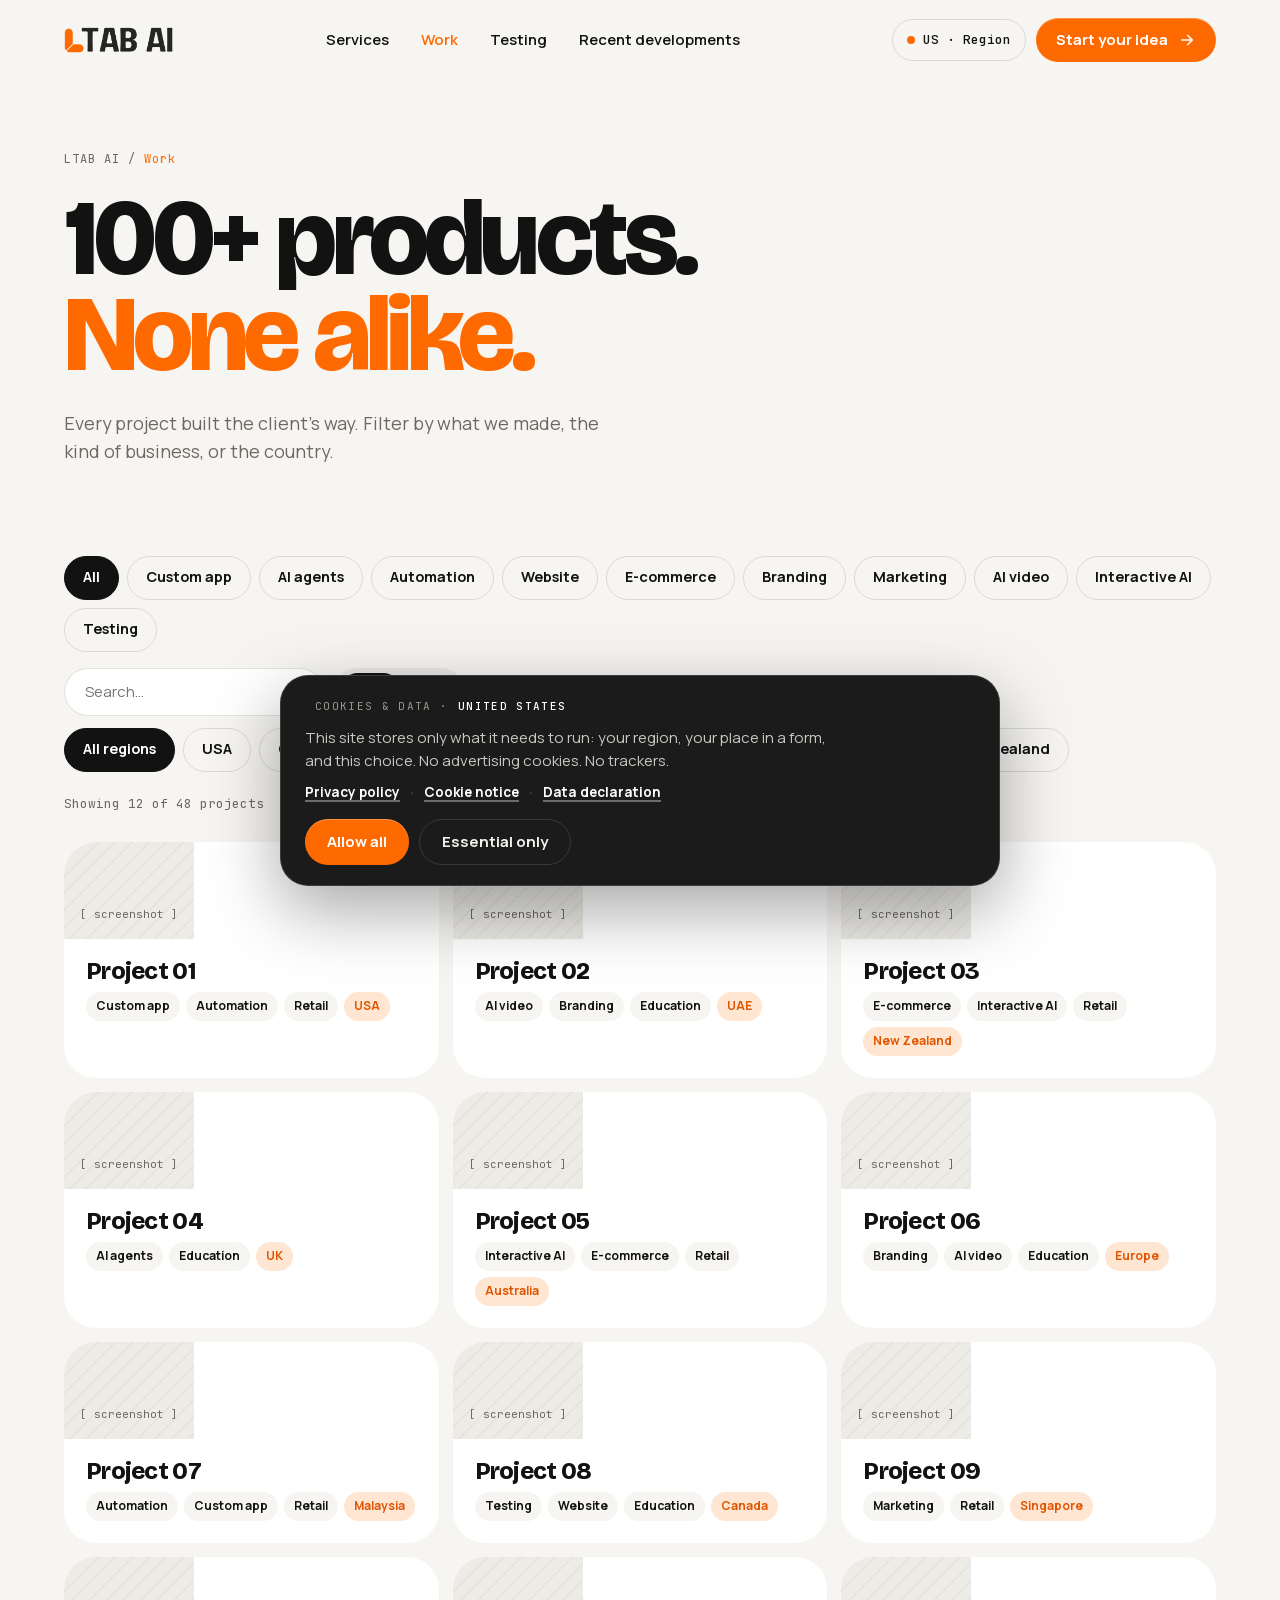
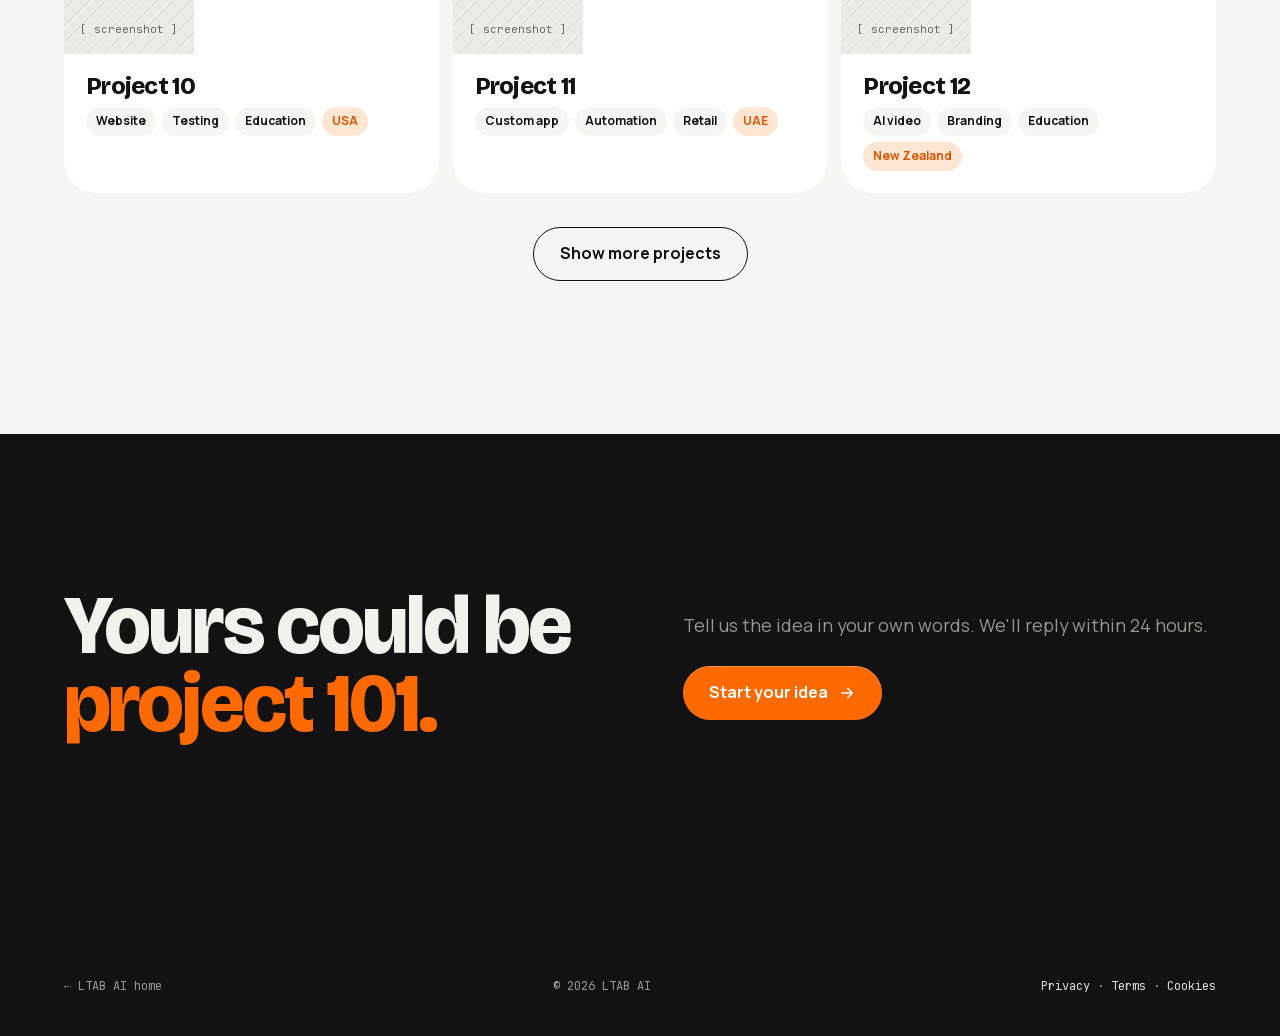
==== commit 60f022b7: "Simplify all site copy (punchy, 11-year-old clear) + region-aware legal system: 9 jurisdictions, con" ====
--- a/ltab-ai/our-work.html
+++ b/ltab-ai/our-work.html
@@ -9,6 +9,7 @@
 <link rel="stylesheet" href="css/fonts.css?v=1">
 <link rel="stylesheet" href="css/styles.css?v=1">
 <link rel="stylesheet" href="css/pages.css?v=1">
+<link rel="stylesheet" href="css/legal.css?v=1">
 </head>
 <body class="sub" data-theme="light">
 
@@ -33,7 +34,7 @@
   <div class="wrap">
     <div class="crumb"><a href="index.html">LTAB AI</a><span>/</span><span class="o">Work</span></div>
     <h1 class="display">100+ products.<br><span class="o">None alike.</span></h1>
-    <p class="lede">Every one built around how that client wanted to work. Filter by what we built, by industry, or by where the client is.</p>
+    <p class="lede">Every project built the client's way. Filter by what we made, the kind of business, or the country.</p>
   </div>
 </section>
 
@@ -42,7 +43,7 @@
     <div class="work-tools">
       <div class="filters" id="fSvc"></div>
       <div style="display:flex;gap:10px;flex-wrap:wrap;align-items:center">
-        <input class="search" id="q" placeholder="Search client, industry, tech…">
+        <input class="search" id="q" placeholder="Search…">
         <div class="view-tg" id="view"><button class="on" data-v="grid">Grid</button><button data-v="list">List</button></div>
       </div>
     </div>
@@ -62,10 +63,12 @@
 </main>
 
 <footer data-theme="dark">
-  <div class="ft-bot" style="margin-top:0"><a href="index.html">← LTAB AI home</a><span>© 2026 LTAB AI</span></div>
+  <div class="ft-bot" style="margin-top:0"><a href="index.html">← LTAB AI home</a><span>© 2026 LTAB AI</span><span><a href="legal/index.html" data-legal="privacy" style="color:#ddd">Privacy</a> · <a href="legal/index.html" data-legal="terms" style="color:#ddd">Terms</a> · <a href="legal/index.html" data-legal="cookies" style="color:#ddd">Cookies</a></span></div>
 </footer>
 
 <div class="reader" id="reader"><div class="reader-panel" id="readerPanel"></div></div><script src="js/common.js"></script>
 <script src="js/work.js"></script>
+<script src="js/policies-data.js"></script>
+<script src="js/legal.js"></script>
 </body>
 </html>
--- a/ltab-ai/css/legal.css
+++ b/ltab-ai/css/legal.css
@@ -0,0 +1,66 @@
+/* LTAB AI — legal layer: consent banner + Legal Center */
+/* ---------- consent banner ---------- */
+.cbar{position:fixed;left:14px;right:14px;bottom:14px;z-index:55;display:flex;justify-content:center;pointer-events:none}
+.cbar-card{pointer-events:auto;max-width:720px;width:100%;background:#1b1b1b;color:#f3f1ec;border:1px solid var(--line-d);border-radius:28px;
+  padding:22px 24px 20px;box-shadow:0 24px 70px rgba(0,0,0,.35);opacity:0;transform:translateY(24px);transition:opacity .5s var(--ease),transform .5s var(--ease)}
+.cbar.open .cbar-card{opacity:1;transform:none}
+.cbar-eyebrow{font-family:var(--f-mono);font-size:11px;letter-spacing:.12em;text-transform:uppercase;color:var(--muted-d);display:flex;align-items:center;gap:10px}
+.cbar-eyebrow b{color:#fff;font-weight:500}
+.cbar-copy{font-size:15px;line-height:1.5;color:#c9c7c1;margin:12px 0 10px;max-width:58ch}
+.cbar-links{display:flex;gap:10px;align-items:center;flex-wrap:wrap;font-weight:700;font-size:13.5px;margin-bottom:16px}
+.cbar-links a{color:#fff;text-decoration:underline 1.5px;text-underline-offset:3px;text-decoration-color:rgba(255,255,255,.35);transition:text-decoration-color .2s}
+.cbar-links a:hover{text-decoration-color:var(--orange)}
+.cbar-links i{color:#555;font-style:normal}
+.cbar-actions{display:flex;gap:10px;flex-wrap:wrap}
+.cbar-actions .btn{height:46px;padding:0 22px;font-size:15px}
+.cbar-actions .btn-ghost{border-color:#3a3a3a}
+.cbar-actions .btn-ghost:hover{background:transparent;color:#fff;border-color:#fff}
+
+/* ---------- form consent notes (appears inside forms) ---------- */
+.legal-note{font-family:var(--f-mono);font-size:11.5px;letter-spacing:.02em;color:var(--muted-d);line-height:1.6;margin-top:14px}
+form .legal-note, .lab-step .legal-note, .intake .legal-note{color:var(--muted-d)}
+.legal-note a{color:var(--orange);text-decoration:underline;text-underline-offset:3px}
+form .legal-note a, [data-theme="light"] .legal-note a{text-decoration-color:rgba(255,106,0,.4)}
+
+/* ---------- Legal Center ---------- */
+.lawwrap{max-width:1000px;margin:0 auto}
+.lg-ctrl{position:sticky;top:76px;z-index:20;background:rgba(246,245,241,.94);backdrop-filter:blur(8px);padding:16px 0 14px;border-bottom:1px solid var(--line);margin-bottom:34px}
+.lg-ctrl .filters{gap:8px}
+.lg-ctrl .jur{margin-top:10px}
+.lg-head{display:flex;justify-content:space-between;align-items:start;gap:30px;flex-wrap:wrap;margin-bottom:26px}
+.lg-chips{display:flex;gap:8px;flex-wrap:wrap;margin-top:26px}
+.lg-chip{font-family:var(--f-mono);font-size:12px;padding:6px 12px;border-radius:var(--pill);background:#fff;border:1px solid var(--line);color:var(--ink)}
+.lg-chip.lg-orange{background:var(--orange);border-color:var(--orange);color:#fff}
+.lg-chip.lg-ok{background:#dcfce7;border-color:#bbf7d0;color:#15803d}
+.lg-chip.lg-warn{background:#fef3c7;border-color:#fde68a;color:#b45309}
+.lg-tag{font-family:var(--f-mono);font-size:12px;letter-spacing:.08em;text-transform:uppercase;color:var(--muted);margin-bottom:18px}
+.lg-intro{font-size:clamp(18px,1.5vw,21px);color:var(--ink);font-weight:500;max-width:64ch;margin-bottom:34px}
+.lg-doc{background:#fff;border-radius:var(--r-lg);padding:clamp(26px,3.4vw,52px)}
+.lg-doc h3{font-family:var(--f-display);font-weight:800;font-size:clamp(22px,2vw,28px);letter-spacing:-.02em;line-height:1.05;margin:34px 0 14px}
+.lg-doc h3:first-child{margin-top:0}
+.lg-doc p{font-size:16.5px;line-height:1.65;color:#3f3c37;margin:10px 0;max-width:74ch}
+.lg-doc li, .lg-annex li{font-size:16.5px;line-height:1.6;color:#3f3c37;list-style:none;position:relative;padding:6px 0 6px 26px;max-width:72ch}
+.lg-doc li:before, .lg-annex li:before{content:"";position:absolute;left:4px;top:16px;width:8px;height:2px;background:var(--orange)}
+.lg-extra{margin:36px 0 8px;padding:22px 24px;background:var(--orange-soft);border-radius:var(--r)}
+.lg-extra p{margin:6px 0;font-size:16px}
+.lg-annex{margin-top:38px;padding-top:30px;border-top:2px solid var(--ink)}
+.lg-row{display:grid;grid-template-columns:170px 1fr;gap:18px;padding:16px 0;border-top:1px solid var(--line)}
+.lg-row:first-child{border-top:0}
+.lg-row .k{font-family:var(--f-mono);font-size:11px;letter-spacing:.08em;text-transform:uppercase;color:var(--orange);padding-top:4px}
+.lg-row p{font-size:15.5px;margin:8px 0 0;max-width:70ch}
+.lg-row b{display:block;font-size:15.5px;font-weight:700;color:var(--ink);margin-top:10px}
+.lg-row b:first-child{margin-top:0}
+.lg-row .lg-a{color:var(--orange-deep);font-weight:700;text-decoration:underline;text-underline-offset:3px}
+.lg-row .arr{width:14px;height:14px}
+.lg-note{font-family:var(--f-mono);font-size:11.5px;color:var(--muted);margin-top:30px;max-width:70ch;line-height:1.6}
+
+@media (max-width:760px){
+  .lg-row{grid-template-columns:1fr;gap:6px}
+  .lg-ctrl{top:64px}
+  .cbar{left:10px;right:10px;bottom:10px}
+}
+@media print{
+  .hdr,.mmenu,.cbar,.lg-ctrl,#lgPrint,footer{display:none!important}
+  .lg-doc{box-shadow:none;border-radius:0;padding:0}
+  body{background:#fff}
+}
